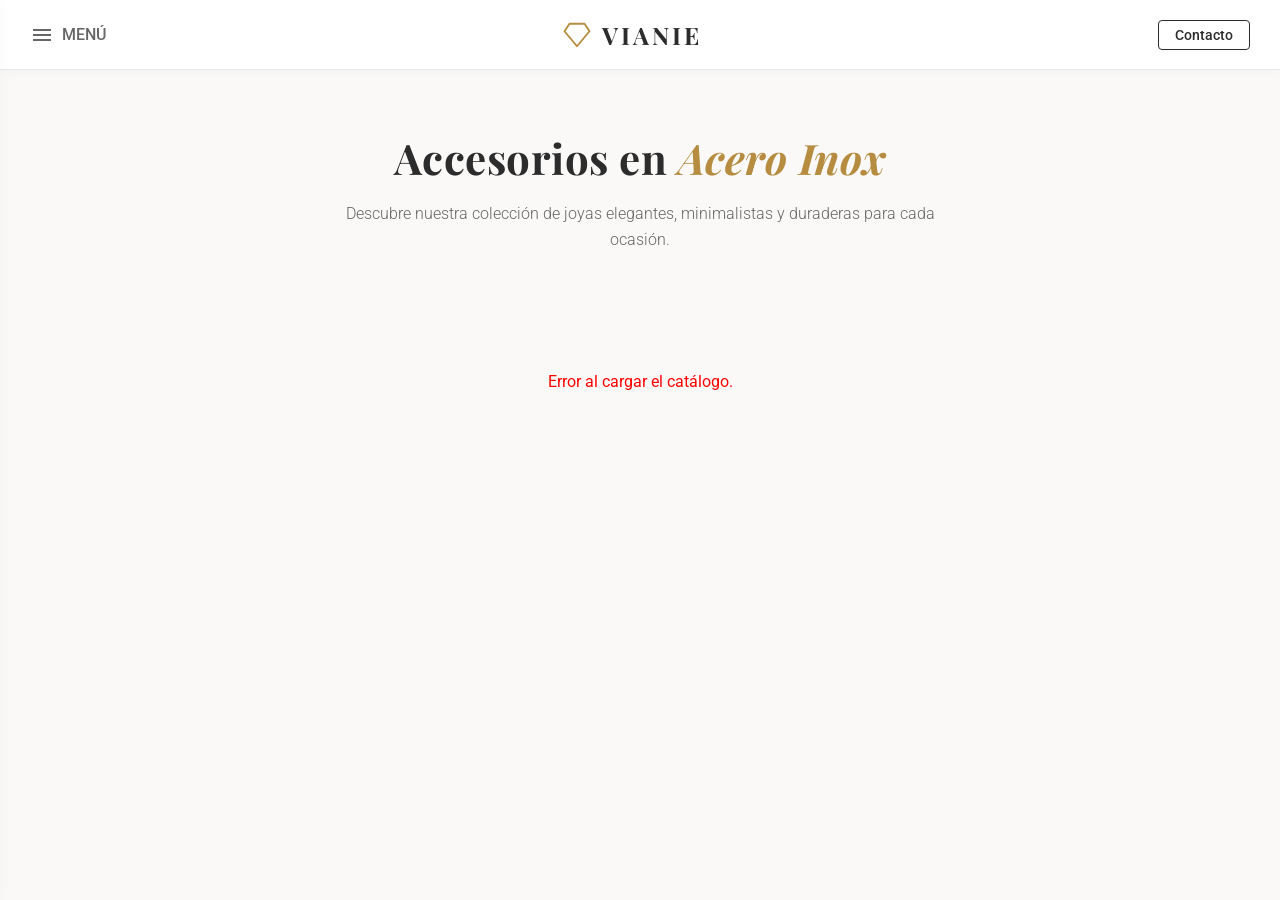
==== index.html @ 43b23595 "Add files via upload" ====
<!DOCTYPE html>
<html lang="es">
<head>
  <meta charset="UTF-8">
  <meta name="viewport" content="width=device-width, initial-scale=1.0">
  <title>Vianie Jewelry - Catálogo</title>
  
  <link rel="preconnect" href="https://fonts.googleapis.com">
  <link rel="preconnect" href="https://fonts.gstatic.com" crossorigin>
  <link href="https://fonts.googleapis.com/css2?family=Playfair+Display:wght@600;700&family=Roboto:wght@300;400;500&display=swap" rel="stylesheet">
  
  <link rel="stylesheet" href="style.css">
</head>
<body>

  <input type="checkbox" id="menu-toggle" class="menu-checkbox">

  <nav class="top-navbar">
    <label for="menu-toggle" class="menu-btn">
      <svg viewBox="0 0 24 24" width="24" height="24" fill="currentColor">
        <path d="M3 18h18v-2H3v2zm0-5h18v-2H3v2zm0-7v2h18V6H3z"/>
      </svg>
      MENÚ
    </label>

    <div class="logo">
      <svg viewBox="0 0 24 24" width="30" height="30" fill="none" stroke="#b68d40" stroke-width="1.5" stroke-linecap="round" stroke-linejoin="round">
        <path d="M6 3h12l4 6-10 12L2 9z"/>
      </svg>
      <span class="logo-text">VIANIE</span>
    </div>

    <div class="user-actions">
       <a href="https://wa.me/59177163648?text=Hola%20Vianie!%20Me%20gustaría%20hacer%20una%20consulta." target="_blank" class="contact-btn">Contacto</a>
    </div>
  </nav>

  <label for="menu-toggle" class="menu-overlay"></label>

  <aside class="side-menu">
    <div class="side-menu-header">
      <div class="logo">
        <span class="logo-text">VIANIE</span>
      </div>
      <label for="menu-toggle" class="close-btn">
        <svg viewBox="0 0 24 24" width="28" height="28" fill="currentColor">
          <path d="M19 6.41L17.59 5 12 10.59 6.41 5 5 6.41 10.59 12 5 17.59 6.41 19 12 13.41 17.59 19 19 17.59 13.41 12z"/>
        </svg>
      </label>
    </div>
    <ul class="side-menu-links">
      <li><a href="index.html">Catálogo Completo</a></li>
    </ul>
  </aside>

  <main class="store-container">
    
    <header class="hero-header">
      <h1 class="hero-title">Accesorios en <span class="highlight">Acero Inox</span></h1>
      <p class="hero-subtitle">Descubre nuestra colección de joyas elegantes, minimalistas y duraderas para cada ocasión.</p>
    </header>

    <div id="catalogo-dinamico">
        <p style="text-align:center; padding: 50px; color:#888;">Cargando catálogo...</p>
    </div>

  </main>

  <script>
    const linkGoogleSheets = "https://docs.google.com/spreadsheets/d/e/2PACX-1vQz7LGcXAgtvrCMqrTKN9XHtaqFJC2tUaGyJEKTa4W9Zmbefmyyg5umOQPBVv4GllpPxUaEogC4x3i9/pub?output=tsv"; 
    const urlFresca = linkGoogleSheets + "&t=" + new Date().getTime();

    fetch(urlFresca, { cache: "no-store" })
      .then(respuesta => respuesta.text())
      .then(datos => {
         const contenedor = document.getElementById('catalogo-dinamico');
         
         const filas = datos.replace(/\r/g, '').split('\n');
         const categorias = {}; 

         for(let i = 1; i < filas.length; i++) {
            if(!filas[i].trim()) continue; 

            // Dividimos las columnas
            const columnas = filas[i].split('\t');
            
            // AHORA SOLO PEDIMOS QUE AL MENOS TENGA UN ID Y UN NOMBRE PARA MOSTRARSE
            if(columnas.length < 2) continue; 
            
            const id = columnas[0] ? columnas[0].trim() : '';
            const nombre = columnas[1] ? columnas[1].trim() : 'Sin Nombre';
            const precio = columnas[2] ? columnas[2].trim() : '0';
            const material = columnas[3] ? columnas[3].trim() : '';
            const imagen = columnas[4] ? columnas[4].trim() : '';
            const agotado = columnas[5] ? columnas[5].trim().toUpperCase() : 'NO'; 
            
            // Leemos la columna de categoría. Si no existe, va a "Otros"
            let categoria = columnas[6] ? columnas[6].trim() : 'Otros';
            if (categoria === '') categoria = 'Otros';

            const esAgotado = (agotado === 'SI' || agotado === 'SÍ');
            const claseAgotado = esAgotado ? 'tarjeta-agotada' : '';
            const cartelAgotado = esAgotado ? '<div class="badge-agotado">AGOTADO</div>' : '';

            const tarjetaHTML = `
              <article class="jewelry-card ${claseAgotado}">
                <a href="producto.html?id=${encodeURIComponent(imagen)}&nombre=${encodeURIComponent(nombre)}&precio=${precio}&material=${encodeURIComponent(material)}">
                  <div class="image-container">
                      <img src="${imagen}" alt="${nombre}" style="width: 100%; height: 100%; object-fit: cover;">
                      ${cartelAgotado}
                  </div>
                  <div class="jewelry-info">
                    <h3>${nombre}</h3>
                    <div class="jewelry-details">
                      <span class="price">${precio} bs.-</span>
                      <span class="material-tag">${material}</span>
                    </div>
                  </div>
                </a>
              </article>
            `;
            
            if (!categorias[categoria]) {
                categorias[categoria] = []; 
            }
            categorias[categoria].push(tarjetaHTML); 
         }

         let htmlFinal = '';

         for (const cat in categorias) {
             htmlFinal += `<h2 class="category-title">${cat}</h2>`;
             htmlFinal += `<section class="jewelry-grid">`;
             htmlFinal += categorias[cat].join('');
             htmlFinal += `</section>`;
         }

         contenedor.innerHTML = htmlFinal;

      })
      .catch(error => {
          console.error("Error al obtener los datos:", error);
          document.getElementById('catalogo-dinamico').innerHTML = '<p style="color:red; text-align:center; padding: 50px;">Error al cargar el catálogo.</p>';
      });
  </script>

</body>
</html>
---- style.css ----
/* =========================================
   VARIABLES Y CONFIGURACIÓN BASE
   ========================================= */
body {
  margin: 0;
  font-family: 'Roboto', sans-serif;
  background-color: #faf9f8; /* Beige ultra claro, casi blanco */
  color: #333333;
  min-height: 100vh;
}

/* =========================================
   BARRA DE NAVEGACIÓN (HEADER)
   ========================================= */
.top-navbar {
  display: flex;
  justify-content: space-between;
  align-items: center;
  background-color: rgba(255, 255, 255, 0.98);
  backdrop-filter: blur(10px);
  padding: 10px 30px;
  border-bottom: 1px solid #eaeaea;
  height: 70px;
  box-sizing: border-box;
  position: sticky;
  top: 0;
  z-index: 1000;
  box-shadow: 0 2px 10px rgba(0,0,0,0.03);
}

.menu-btn {
  display: flex;
  align-items: center;
  gap: 8px;
  background-color: transparent;
  color: #666;
  border: none;
  font-weight: 500;
  cursor: pointer;
  transition: color 0.2s;
}

.menu-btn:hover {
  color: #b68d40;
}

.logo {
  display: flex;
  align-items: center;
  gap: 10px;
}

.logo-text { 
  font-family: 'Playfair Display', serif;
  font-size: 24px;
  font-weight: 700;
  letter-spacing: 3px;
  color: #2c2c2c; 
}

.user-actions .contact-btn {
  color: #2c2c2c;
  text-decoration: none;
  font-weight: 500;
  border: 1px solid #2c2c2c;
  padding: 6px 16px;
  border-radius: 4px;
  font-size: 14px;
  transition: all 0.3s;
}

.user-actions .contact-btn:hover {
  background-color: #2c2c2c;
  color: #fff;
}

/* =========================================
   MENÚ LATERAL (SIDEBAR)
   ========================================= */
.menu-checkbox {
  display: none;
}

.menu-overlay {
  position: fixed;
  top: 0;
  left: 0;
  width: 100%;
  height: 100%;
  background: rgba(0, 0, 0, 0.4);
  z-index: 1500;
  opacity: 0;
  visibility: hidden;
  transition: all 0.3s ease;
  cursor: pointer;
}

.side-menu {
  position: fixed;
  top: 0;
  left: -300px; 
  width: 280px;
  height: 100vh;
  background-color: #fff;
  border-right: 1px solid #eaeaea;
  z-index: 2000;
  display: flex;
  flex-direction: column;
  transition: left 0.3s ease;
  box-shadow: 5px 0 25px rgba(0,0,0,0.1);
}

.menu-checkbox:checked ~ .menu-overlay {
  opacity: 1;
  visibility: visible;
}

.menu-checkbox:checked ~ .side-menu {
  left: 0;
}

.side-menu-header {
  padding: 20px 30px;
  display: flex;
  justify-content: space-between;
  align-items: center;
  border-bottom: 1px solid #eaeaea;
}

.close-btn {
  color: #666;
  cursor: pointer;
  display: flex;
  align-items: center;
  transition: color 0.2s;
}

.close-btn:hover {
  color: #b68d40;
}

.side-menu-links {
  list-style: none;
  padding: 20px 0;
  margin: 0;
  flex-grow: 1;
}

.side-menu-links li a {
  display: block;
  padding: 15px 30px;
  color: #333;
  text-decoration: none;
  font-size: 15px;
  font-weight: 400;
  border-left: 3px solid transparent;
  transition: all 0.2s;
}

.side-menu-links li a:hover {
  background-color: #faf9f8;
  color: #b68d40;
  border-left-color: #b68d40;
}

/* =========================================
   CONTENEDOR PRINCIPAL Y HERO
   ========================================= */
.store-container {
  max-width: 1100px;
  margin: 0 auto;
  padding: 40px 20px 80px 20px;
}

.hero-header {
  text-align: center;
  margin-bottom: 50px;
  padding: 20px;
}

.hero-title {
  font-family: 'Playfair Display', serif;
  font-size: 42px;
  margin: 0 0 15px 0;
  color: #2c2c2c;
  letter-spacing: 0.5px;
}

.hero-title .highlight {
  color: #b68d40;
  font-style: italic;
}

.hero-subtitle {
  color: #666;
  font-size: 16px;
  max-width: 600px;
  margin: 0 auto;
  line-height: 1.6;
  font-weight: 300;
}

/* =========================================
   GRILLA DE PRODUCTOS (CATÁLOGO)
   ========================================= */
.jewelry-grid {
  display: grid;
  grid-template-columns: repeat(auto-fit, minmax(260px, 1fr));
  gap: 30px;
}

.jewelry-card {
  background-color: #fff;
  border-radius: 6px;
  overflow: hidden;
  text-decoration: none;
  transition: transform 0.3s ease, box-shadow 0.3s ease;
  box-shadow: 0 4px 15px rgba(0,0,0,0.04);
  border: 1px solid #f2f2f2;
  display: flex;
  flex-direction: column;
}
.jewelry-card a {
  text-decoration: none;
  color: inherit;
  display: flex;
  flex-direction: column;
  height: 100%;
}

.jewelry-card:hover {
  transform: translateY(-6px);
  box-shadow: 0 12px 25px rgba(0,0,0,0.08);
}

.image-container {
  height: 280px; 
  background-color: #f4f3f1; /* Gris súper suave */
  display: flex;
  justify-content: center;
  align-items: center;
  overflow: hidden;
}

.image-placeholder {
  color: #aaa;
  font-size: 12px;
  letter-spacing: 1px;
  font-weight: 500;
}

.jewelry-info {
  padding: 25px 20px;
  text-align: center;
  display: flex;
  flex-direction: column;
  justify-content: space-between;
  flex-grow: 1;
}

.jewelry-info h3 {
  margin: 0 0 15px 0;
  color: #2c2c2c;
  font-family: 'Playfair Display', serif;
  font-size: 18px;
  font-weight: 600;
  line-height: 1.3;
}

.jewelry-details {
  display: flex;
  flex-direction: column;
  align-items: center;
  gap: 8px;
  margin-top: auto;
}

.price {
  font-weight: 500;
  color: #b68d40;
  font-size: 18px;
}

.material-tag {
  color: #888;
  font-size: 11px;
  text-transform: uppercase;
  letter-spacing: 1.5px;
}

/* =========================================
   RESPONSIVE (CELULARES)
   ========================================= */
@media (max-width: 600px) {
  .hero-title {
    font-size: 32px;
  }
  .top-navbar {
    padding: 10px 15px;
  }
  .jewelry-grid {
    grid-template-columns: repeat(auto-fit, minmax(150px, 1fr)); /* Dos columnas en celular */
    gap: 15px;
  }
  .image-container {
    height: 180px; /* Fotos un poco más pequeñas en móvil */
  }
  .jewelry-info {
    padding: 15px 10px;
  }
  .jewelry-info h3 {
    font-size: 15px;
  }
  .price {
    font-size: 16px;
  }
  
}
/* =========================================
   NUEVOS ESTILOS PARA LA PÁGINA DE DETALLE (producto.html)
   ========================================= */

/* Barra superior del detalle */
.top-navbar .back-action {
    flex-grow: 1;
}

.back-btn {
    color: #666;
    text-decoration: none;
    display: flex;
    align-items: center;
    gap: 8px;
    font-size: 14px;
    font-weight: 500;
    transition: color 0.2s;
}

.back-btn:hover {
    color: #b68d40;
}

/* Contenedor principal de detalle */
.product-detail-container {
    max-width: 1000px;
    margin: 30px auto 80px auto;
    padding: 0 20px;
}

.product-main-grid {
    display: grid;
    grid-template-columns: 1fr 1fr;
    gap: 50px;
    align-items: start;
}

/* Imagen en detalle */
.image-container-detail {
    background-color: #f4f3f1;
    border-radius: 8px;
    height: 500px; /* Foto grande en escritorio */
    display: flex;
    justify-content: center;
    align-items: center;
    overflow: hidden;
    border: 1px solid #f2f2f2;
}

.image-placeholder-detail {
    color: #aaa;
    font-size: 14px;
    letter-spacing: 2px;
    font-weight: 500;
}

/* Info en detalle */
.product-info-column {
    padding: 20px 0;
}

.product-title {
    font-family: 'Playfair Display', serif;
    font-size: 38px;
    margin: 0 0 15px 0;
    color: #2c2c2c;
    line-height: 1.2;
}

.product-meta {
    display: flex;
    align-items: center;
    gap: 15px;
    margin-bottom: 30px;
    padding-bottom: 20px;
    border-bottom: 1px solid #eaeaea;
}

.price-detail {
    font-weight: 600;
    color: #b68d40;
    font-size: 26px;
}

.material-tag-detail {
    background-color: #f4f3f1;
    color: #888;
    font-size: 11px;
    text-transform: uppercase;
  
    letter-spacing: 1.5px;
    padding: 5px 12px;
    border-radius: 20px;
}

.product-description {
    color: #666;
    line-height: 1.8;
    font-size: 15px;
    margin-bottom: 30px;
    font-weight: 300;
}

.envio-tag {
    font-size: 13px;
    color: #444;
    font-weight: 500;
    margin-bottom: 30px;
    display: flex;
    align-items: center;
    gap: 8px;
}

.envio-tag::before {
    content: '🛵';
}

/* El Botón de WhatsApp */
.whatsapp-purchase-btn {
    display: inline-flex;
    align-items: center;
    justify-content: center;
    gap: 12px;
    background-color: #25d366; /* Verde WhatsApp */
    color: white;
    text-decoration: none;
    padding: 16px 30px;
    border-radius: 6px;
    font-weight: 600;
    font-size: 16px;
    width: 100%;
    box-sizing: border-box;
    transition: all 0.3s ease;
    box-shadow: 0 4px 15px rgba(37, 211, 102, 0.2);
}

.whatsapp-purchase-btn:hover {
    background-color: #20b858;
    transform: translateY(-2px);
    box-shadow: 0 8px 25px rgba(37, 211, 102, 0.3);
}

/* =========================================
   RESPONSIVE PARA DETALLE (Celulares)
   ========================================= */
@media (max-width: 768px) {
    .product-main-grid {
        grid-template-columns: 1fr;
        gap: 30px;
    }
    
    .image-container-detail {
        height: 350px;
    }
    
    .product-title {
        font-size: 28px;
    }
    
    .price-detail {
        font-size: 22px;
    }
}
/* --- ESTILOS PARA PRODUCTOS AGOTADOS --- */
.image-container {
  position: relative; /* Súper importante para que la etiqueta no se salga de la foto */
}

.badge-agotado {
  position: absolute;
  top: 15px;
  right: 15px;
  background-color: #2c2c2c; /* Gris oscuro elegante */
  color: #fff;
  font-size: 11px;
  font-weight: bold;
  padding: 6px 12px;
  border-radius: 4px;
  letter-spacing: 1.5px;
  z-index: 5;
}

/* Esta clase hace que la tarjeta se vea opaca y no se pueda cliquear */
.tarjeta-agotada {
  opacity: 0.5;
  pointer-events: none; 
  filter: grayscale(30%); /* Le quita un poco de color para que resalte menos */
}
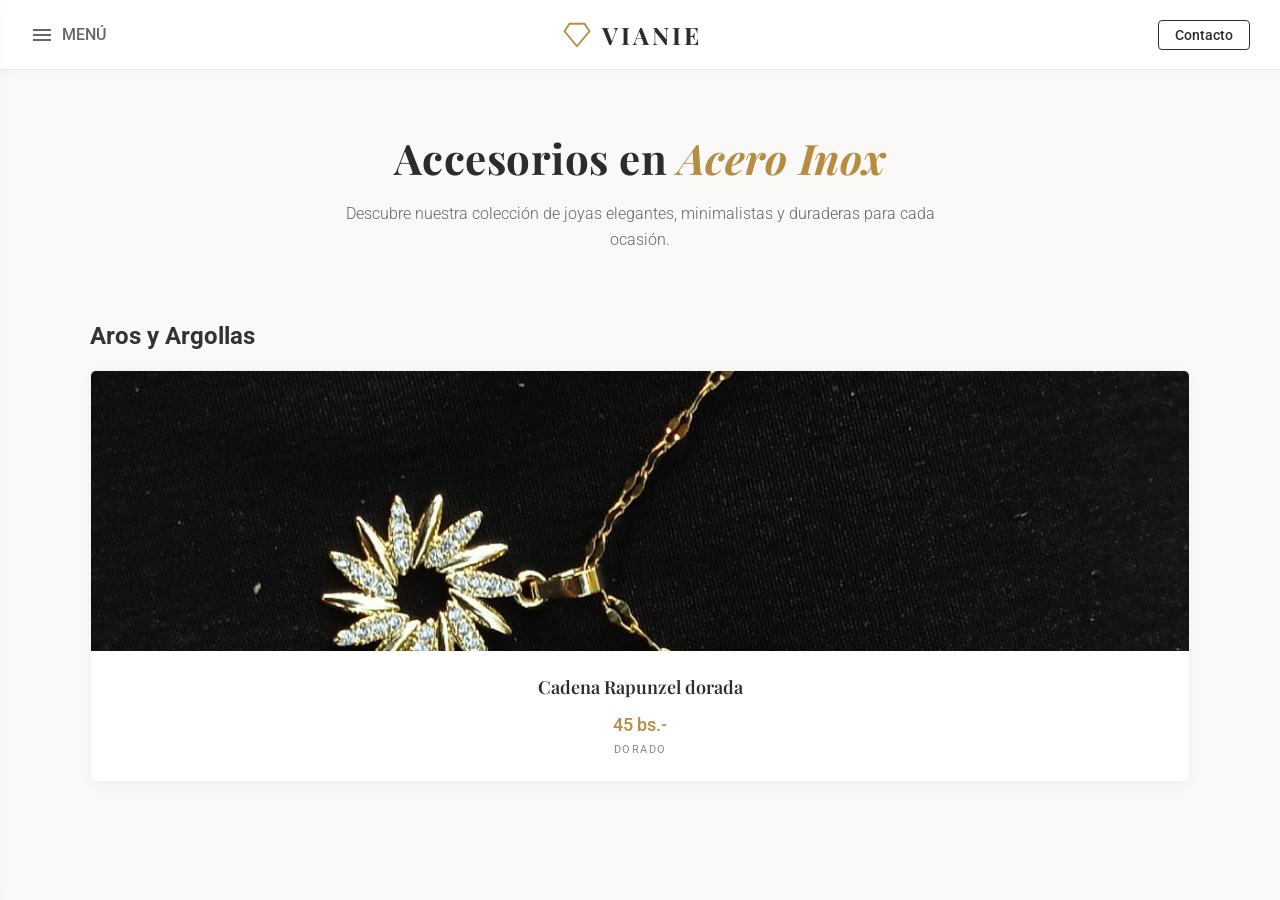
==== commit 1483ab3a: "index.html" ====
--- a/index.html
+++ b/index.html
@@ -10,6 +10,7 @@
   <link href="https://fonts.googleapis.com/css2?family=Playfair+Display:wght@600;700&family=Roboto:wght@300;400;500&display=swap" rel="stylesheet">
   
   <link rel="stylesheet" href="style.css">
+  <script src="https://identity.netlify.com/v1/netlify-identity-widget.js"></script>
 </head>
 <body>
 
@@ -67,41 +68,32 @@
   </main>
 
   <script>
-    const linkGoogleSheets = "https://docs.google.com/spreadsheets/d/e/2PACX-1vQz7LGcXAgtvrCMqrTKN9XHtaqFJC2tUaGyJEKTa4W9Zmbefmyyg5umOQPBVv4GllpPxUaEogC4x3i9/pub?output=tsv"; 
-    const urlFresca = linkGoogleSheets + "&t=" + new Date().getTime();
+    // Ahora leemos el archivo JSON automático que crea tu panel de control
+    const urlFresca = "productos.json?t=" + new Date().getTime();
 
     fetch(urlFresca, { cache: "no-store" })
-      .then(respuesta => respuesta.text())
+      .then(respuesta => respuesta.json()) // Ahora leemos JSON, no texto
       .then(datos => {
          const contenedor = document.getElementById('catalogo-dinamico');
-         
-         const filas = datos.replace(/\r/g, '').split('\n');
+         contenedor.innerHTML = ''; // Borramos el "Cargando..."
+
          const categorias = {}; 
+         // Extraemos los artículos de la lista del panel. Si no hay, usamos una lista vacía.
+         const articulos = datos.articulos || [];
 
-         for(let i = 1; i < filas.length; i++) {
-            if(!filas[i].trim()) continue; 
+         articulos.forEach(producto => {
+            const nombre = producto.nombre || 'Sin Nombre';
+            const precio = producto.precio || 0;
+            const material = producto.material || '';
+            const categoria = producto.categoria || 'Otros';
+            // El panel guarda la ruta de la imagen así: "/imagenes/foto.jpeg"
+            const imagen = producto.imagen || ''; 
+            const agotado = producto.agotado || false; 
 
-            // Dividimos las columnas
-            const columnas = filas[i].split('\t');
-            
-            // AHORA SOLO PEDIMOS QUE AL MENOS TENGA UN ID Y UN NOMBRE PARA MOSTRARSE
-            if(columnas.length < 2) continue; 
-            
-            const id = columnas[0] ? columnas[0].trim() : '';
-            const nombre = columnas[1] ? columnas[1].trim() : 'Sin Nombre';
-            const precio = columnas[2] ? columnas[2].trim() : '0';
-            const material = columnas[3] ? columnas[3].trim() : '';
-            const imagen = columnas[4] ? columnas[4].trim() : '';
-            const agotado = columnas[5] ? columnas[5].trim().toUpperCase() : 'NO'; 
-            
-            // Leemos la columna de categoría. Si no existe, va a "Otros"
-            let categoria = columnas[6] ? columnas[6].trim() : 'Otros';
-            if (categoria === '') categoria = 'Otros';
+            const claseAgotado = agotado ? 'tarjeta-agotada' : '';
+            const cartelAgotado = agotado ? '<div class="badge-agotado">AGOTADO</div>' : '';
 
-            const esAgotado = (agotado === 'SI' || agotado === 'SÍ');
-            const claseAgotado = esAgotado ? 'tarjeta-agotada' : '';
-            const cartelAgotado = esAgotado ? '<div class="badge-agotado">AGOTADO</div>' : '';
-
+            // Armamos la tarjeta, enviando la ruta de la imagen directo al link
             const tarjetaHTML = `
               <article class="jewelry-card ${claseAgotado}">
                 <a href="producto.html?id=${encodeURIComponent(imagen)}&nombre=${encodeURIComponent(nombre)}&precio=${precio}&material=${encodeURIComponent(material)}">
@@ -121,10 +113,10 @@
             `;
             
             if (!categorias[categoria]) {
-                categorias[categoria] = []; 
+                categorias[categoria] = [];
             }
-            categorias[categoria].push(tarjetaHTML); 
-         }
+            categorias[categoria].push(tarjetaHTML);
+         });
 
          let htmlFinal = '';
 
@@ -135,14 +127,19 @@
              htmlFinal += `</section>`;
          }
 
+         // Si la tienda está vacía, mostramos un mensaje
+         if(htmlFinal === '') {
+             htmlFinal = '<p style="text-align:center; padding: 50px; color:#888;">No hay productos en el catálogo todavía.</p>';
+         }
+
          contenedor.innerHTML = htmlFinal;
 
       })
       .catch(error => {
           console.error("Error al obtener los datos:", error);
-          document.getElementById('catalogo-dinamico').innerHTML = '<p style="color:red; text-align:center; padding: 50px;">Error al cargar el catálogo.</p>';
+          document.getElementById('catalogo-dinamico').innerHTML = '<p style="color:red; text-align:center; padding: 50px;">Aún no se ha creado el catálogo desde el Panel de Administración.</p>';
       });
   </script>
 
 </body>
-</html>+</html>
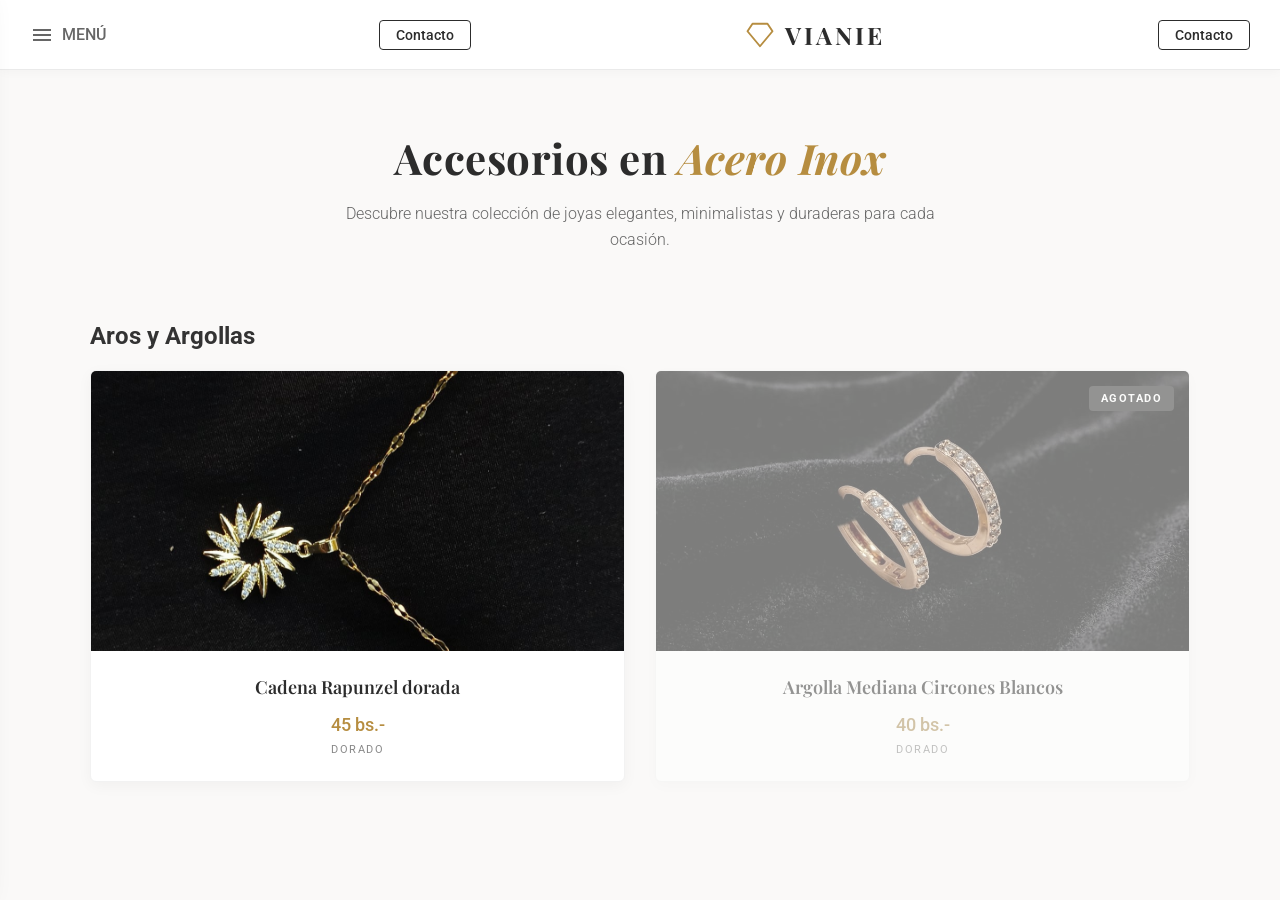
==== commit dd46b6a0: "index.html" ====
--- a/index.html
+++ b/index.html
@@ -23,7 +23,9 @@
       </svg>
       MENÚ
     </label>
-
+  <div class="user-actions">
+       <a href="https://wa.me/59177163648?text=Hola%20Vianie!%20Me%20gustaría%20hacer%20una%20consulta." target="_blank" class="contact-btn">Contacto</a>
+    </div>
     <div class="logo">
       <svg viewBox="0 0 24 24" width="30" height="30" fill="none" stroke="#b68d40" stroke-width="1.5" stroke-linecap="round" stroke-linejoin="round">
         <path d="M6 3h12l4 6-10 12L2 9z"/>
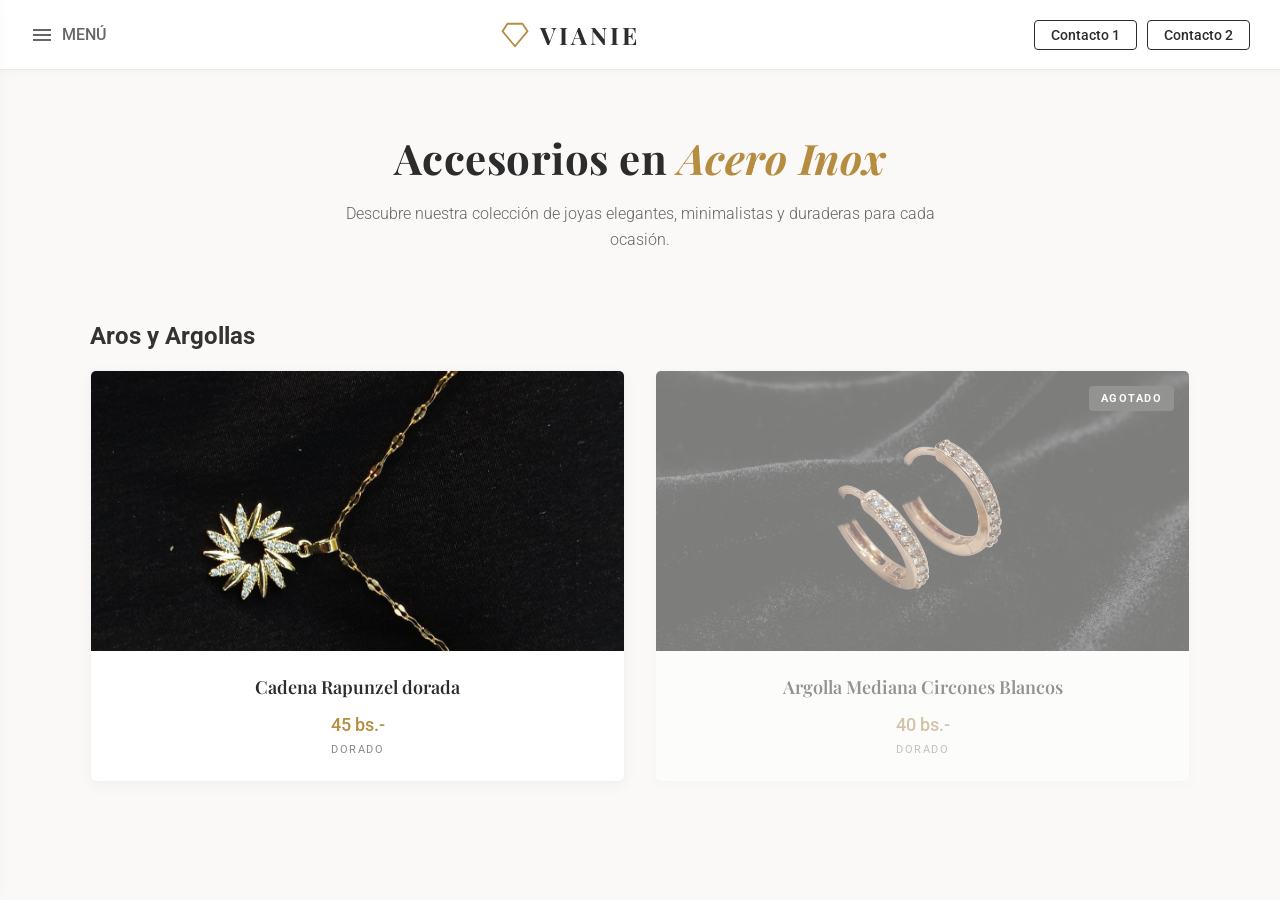
==== commit f1f61eaa: "index.html" ====
--- a/index.html
+++ b/index.html
@@ -23,9 +23,7 @@
       </svg>
       MENÚ
     </label>
-  <div class="user-actions">
-       <a href="https://wa.me/59177163648?text=Hola%20Vianie!%20Me%20gustaría%20hacer%20una%20consulta." target="_blank" class="contact-btn">Contacto</a>
-    </div>
+    
     <div class="logo">
       <svg viewBox="0 0 24 24" width="30" height="30" fill="none" stroke="#b68d40" stroke-width="1.5" stroke-linecap="round" stroke-linejoin="round">
         <path d="M6 3h12l4 6-10 12L2 9z"/>
@@ -33,8 +31,9 @@
       <span class="logo-text">VIANIE</span>
     </div>
 
-    <div class="user-actions">
-       <a href="https://wa.me/59177163648?text=Hola%20Vianie!%20Me%20gustaría%20hacer%20una%20consulta." target="_blank" class="contact-btn">Contacto</a>
+    <div class="user-actions" style="display: flex; gap: 10px;">
+       <a href="https://wa.me/59177163648?text=Hola%20Vianie!%20Me%20gustaría%20hacer%20una%20consulta." target="_blank" class="contact-btn">Contacto 1</a>
+       <a href="https://wa.me/59176175389?text=Hola%20Vianie!%20Me%20gustaría%20hacer%20una%20consulta." target="_blank" class="contact-btn">Contacto 2</a>
     </div>
   </nav>
 
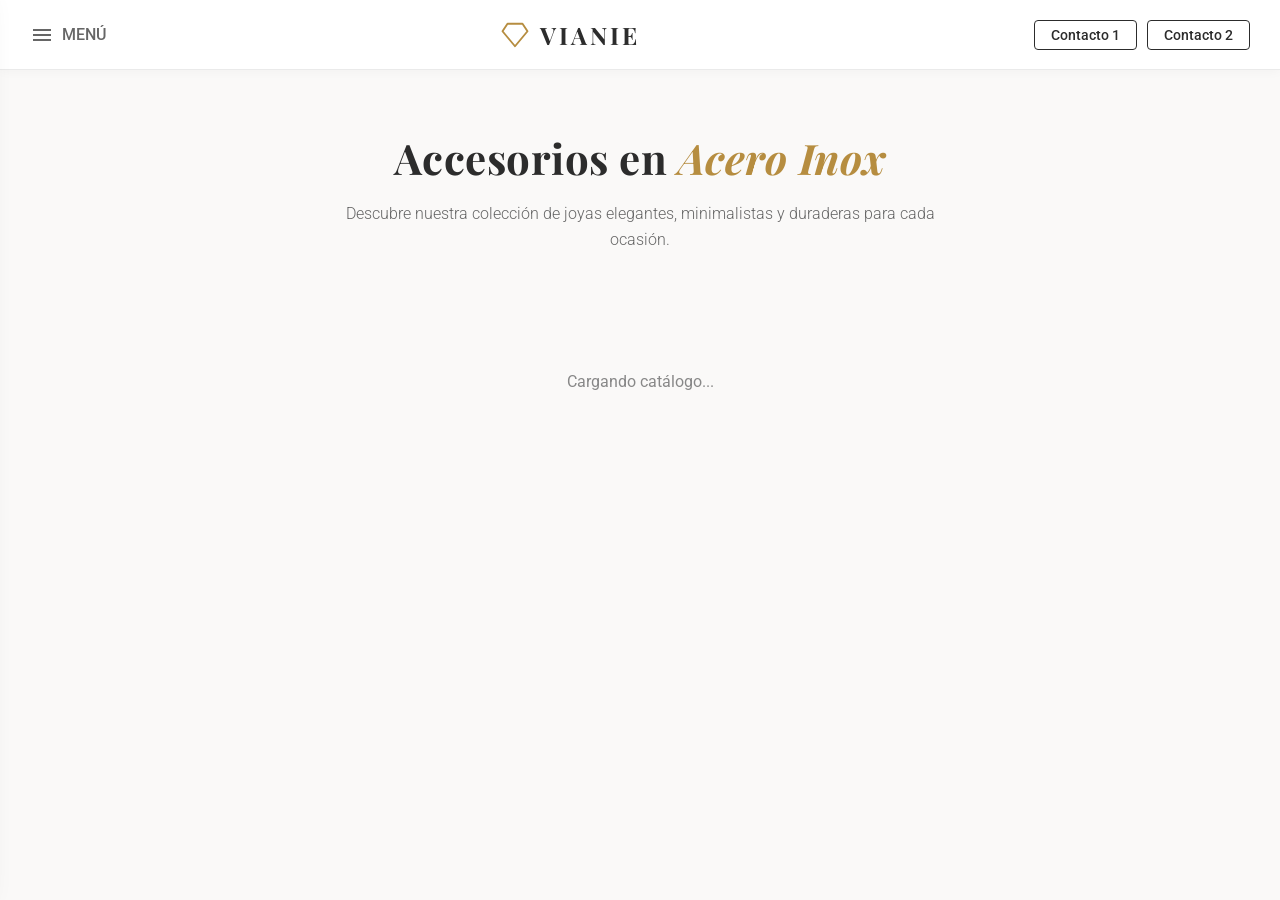
==== commit 662c2abe: "index.html" ====
--- a/index.html
+++ b/index.html
@@ -69,77 +69,54 @@
   </main>
 
   <script>
-    // Ahora leemos el archivo JSON automático que crea tu panel de control
-    const urlFresca = "productos.json?t=" + new Date().getTime();
+    // Cargamos configuraciones y productos al mismo tiempo
+    Promise.all([
+      fetch("configuracion.json?t=" + new Date().getTime()).then(r => r.json()),
+      fetch("productos.json?t=" + new Date().getTime()).then(r => r.json())
+    ]).then(([config, datos]) => {
+        // 1. Aplicar Ajustes Generales
+        document.querySelector('.hero-title').innerHTML = config.titulo_hero.replace("Acero Inox", '<span class="highlight">Acero Inox</span>');
+        document.querySelector('.hero-subtitle').innerText = config.desc_hero;
+        
+        const botonesNav = document.querySelector('.user-actions');
+        botonesNav.innerHTML = `
+          <a href="https://wa.me/${config.ws_1}?text=Hola!" target="_blank" class="contact-btn">Socia 1</a>
+          <a href="https://wa.me/${config.ws_2}?text=Hola!" target="_blank" class="contact-btn">Socia 2</a>
+        `;
 
-    fetch(urlFresca, { cache: "no-store" })
-      .then(respuesta => respuesta.json()) // Ahora leemos JSON, no texto
-      .then(datos => {
-         const contenedor = document.getElementById('catalogo-dinamico');
-         contenedor.innerHTML = ''; // Borramos el "Cargando..."
+        // 2. Cargar Productos (el código que ya teníamos pero con config.ws)
+        const contenedor = document.getElementById('catalogo-dinamico');
+        const categorias = {}; 
+        const articulos = datos.articulos || [];
 
-         const categorias = {}; 
-         // Extraemos los artículos de la lista del panel. Si no hay, usamos una lista vacía.
-         const articulos = datos.articulos || [];
-
-         articulos.forEach(producto => {
-            const nombre = producto.nombre || 'Sin Nombre';
-            const precio = producto.precio || 0;
-            const material = producto.material || '';
-            const categoria = producto.categoria || 'Otros';
-            // El panel guarda la ruta de la imagen así: "/imagenes/foto.jpeg"
-            const imagen = producto.imagen || ''; 
-            const agotado = producto.agotado || false; 
-
-            const claseAgotado = agotado ? 'tarjeta-agotada' : '';
-            const cartelAgotado = agotado ? '<div class="badge-agotado">AGOTADO</div>' : '';
-
-            // Armamos la tarjeta, enviando la ruta de la imagen directo al link
+        articulos.forEach(producto => {
+            const claseAgotado = producto.agotado ? 'tarjeta-agotada' : '';
             const tarjetaHTML = `
               <article class="jewelry-card ${claseAgotado}">
-                <a href="producto.html?id=${encodeURIComponent(imagen)}&nombre=${encodeURIComponent(nombre)}&precio=${precio}&material=${encodeURIComponent(material)}">
+                <a href="producto.html?id=${encodeURIComponent(producto.imagen)}&nombre=${encodeURIComponent(producto.nombre)}&precio=${producto.precio}&material=${encodeURIComponent(producto.material)}">
                   <div class="image-container">
-                      <img src="${imagen}" alt="${nombre}" style="width: 100%; height: 100%; object-fit: cover;">
-                      ${cartelAgotado}
+                      <img src="${producto.imagen}" alt="${producto.nombre}">
+                      ${producto.agotado ? '<div class="badge-agotado">AGOTADO</div>' : ''}
                   </div>
                   <div class="jewelry-info">
-                    <h3>${nombre}</h3>
+                    <h3>${producto.nombre}</h3>
                     <div class="jewelry-details">
-                      <span class="price">${precio} bs.-</span>
-                      <span class="material-tag">${material}</span>
+                      <span class="price">${producto.precio} bs.-</span>
+                      <span class="material-tag">${producto.material}</span>
                     </div>
                   </div>
                 </a>
-              </article>
-            `;
-            
-            if (!categorias[categoria]) {
-                categorias[categoria] = [];
-            }
-            categorias[categoria].push(tarjetaHTML);
-         });
+              </article>`;
+            if (!categorias[producto.categoria]) categorias[producto.categoria] = [];
+            categorias[producto.categoria].push(tarjetaHTML);
+        });
 
-         let htmlFinal = '';
-
-         for (const cat in categorias) {
-             htmlFinal += `<h2 class="category-title">${cat}</h2>`;
-             htmlFinal += `<section class="jewelry-grid">`;
-             htmlFinal += categorias[cat].join('');
-             htmlFinal += `</section>`;
-         }
-
-         // Si la tienda está vacía, mostramos un mensaje
-         if(htmlFinal === '') {
-             htmlFinal = '<p style="text-align:center; padding: 50px; color:#888;">No hay productos en el catálogo todavía.</p>';
-         }
-
-         contenedor.innerHTML = htmlFinal;
-
-      })
-      .catch(error => {
-          console.error("Error al obtener los datos:", error);
-          document.getElementById('catalogo-dinamico').innerHTML = '<p style="color:red; text-align:center; padding: 50px;">Aún no se ha creado el catálogo desde el Panel de Administración.</p>';
-      });
+        let htmlFinal = '';
+        for (const cat in categorias) {
+            htmlFinal += `<h2 class="category-title">${cat}</h2><section class="jewelry-grid">${categorias[cat].join('')}</section>`;
+        }
+        contenedor.innerHTML = htmlFinal || '<p>Catálogo vacío.</p>';
+    });
   </script>
 
 </body>
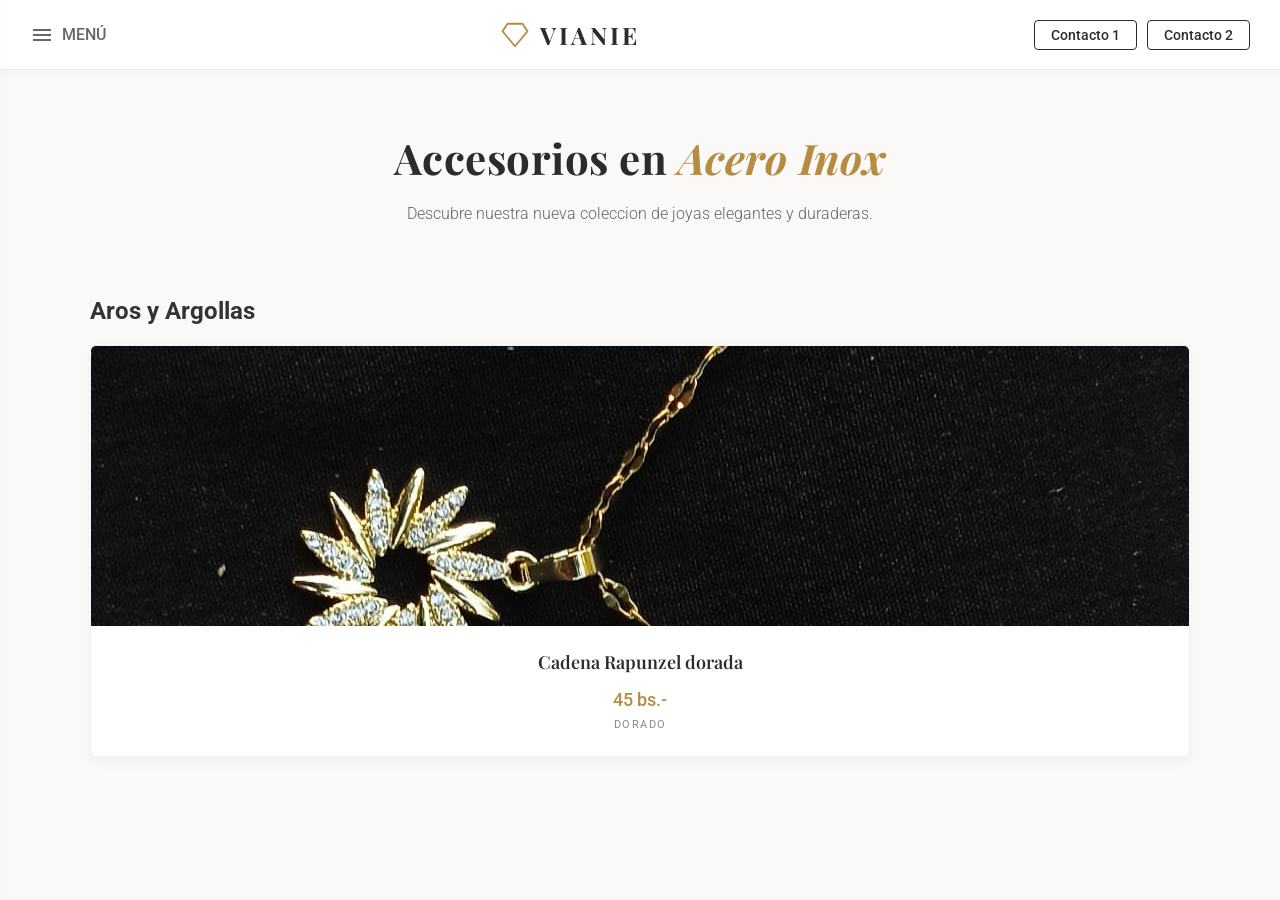
==== commit d439714f: "index.html" ====
--- a/index.html
+++ b/index.html
@@ -77,12 +77,6 @@
         // 1. Aplicar Ajustes Generales
         document.querySelector('.hero-title').innerHTML = config.titulo_hero.replace("Acero Inox", '<span class="highlight">Acero Inox</span>');
         document.querySelector('.hero-subtitle').innerText = config.desc_hero;
-        
-        const botonesNav = document.querySelector('.user-actions');
-        botonesNav.innerHTML = `
-          <a href="https://wa.me/${config.ws_1}?text=Hola!" target="_blank" class="contact-btn">Socia 1</a>
-          <a href="https://wa.me/${config.ws_2}?text=Hola!" target="_blank" class="contact-btn">Socia 2</a>
-        `;
 
         // 2. Cargar Productos (el código que ya teníamos pero con config.ws)
         const contenedor = document.getElementById('catalogo-dinamico');
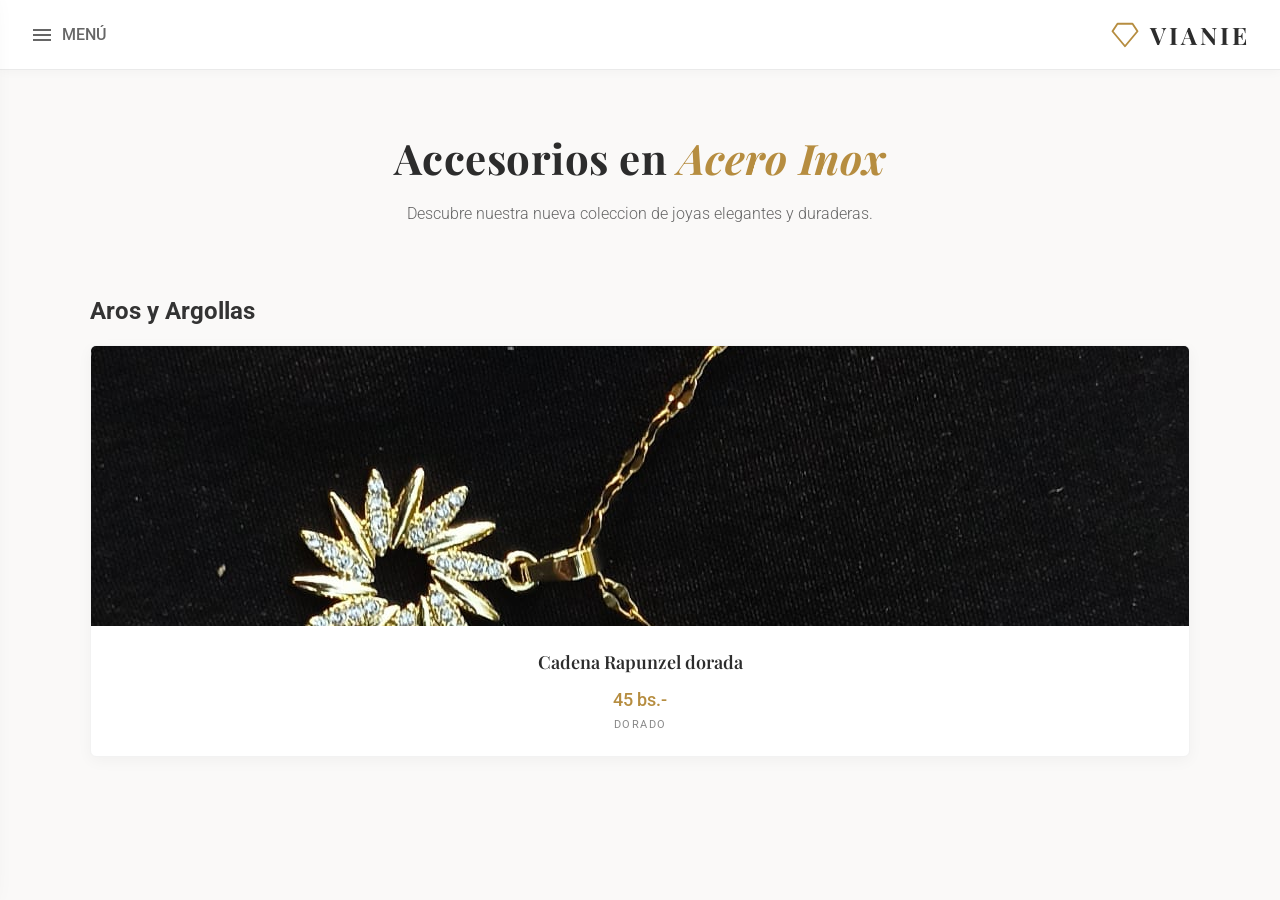
==== commit d204f413: "index.html" ====
--- a/index.html
+++ b/index.html
@@ -29,11 +29,6 @@
         <path d="M6 3h12l4 6-10 12L2 9z"/>
       </svg>
       <span class="logo-text">VIANIE</span>
-    </div>
-
-    <div class="user-actions" style="display: flex; gap: 10px;">
-       <a href="https://wa.me/59177163648?text=Hola%20Vianie!%20Me%20gustaría%20hacer%20una%20consulta." target="_blank" class="contact-btn">Contacto 1</a>
-       <a href="https://wa.me/59176175389?text=Hola%20Vianie!%20Me%20gustaría%20hacer%20una%20consulta." target="_blank" class="contact-btn">Contacto 2</a>
     </div>
   </nav>
 
